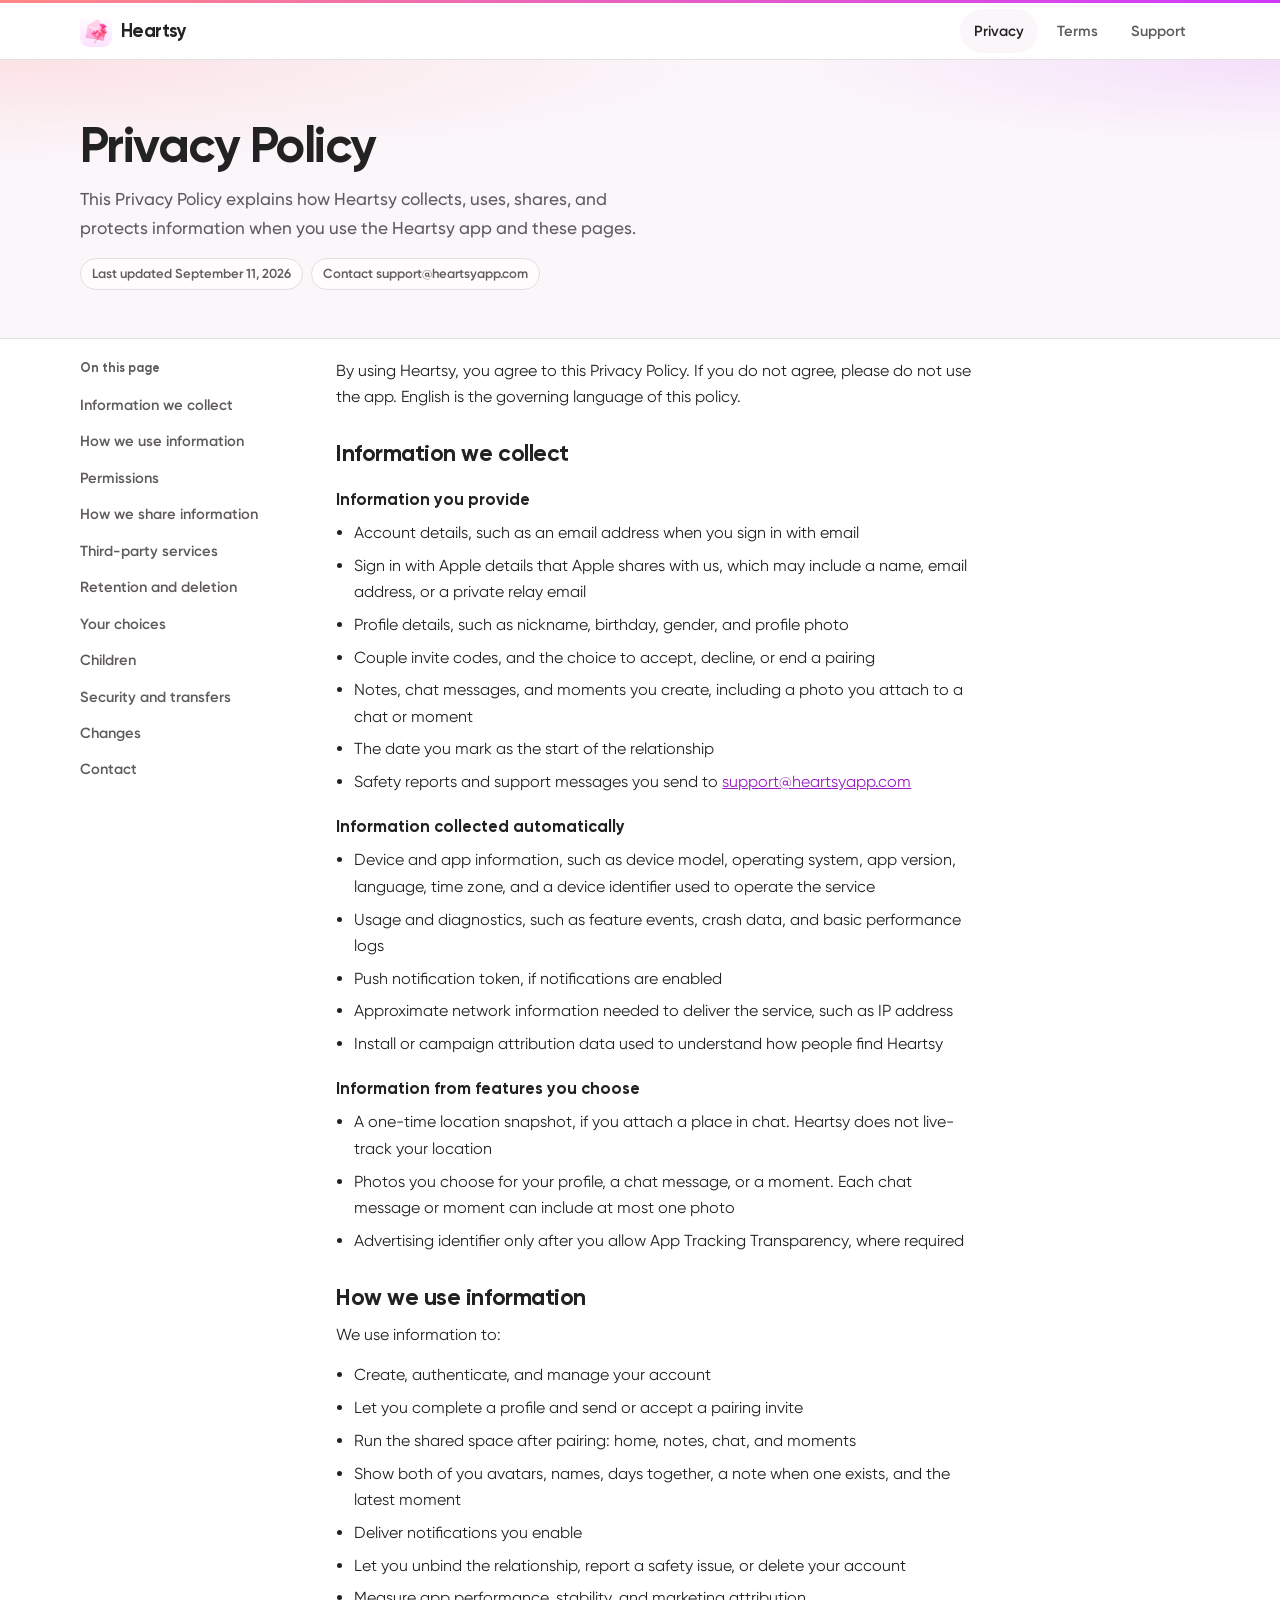
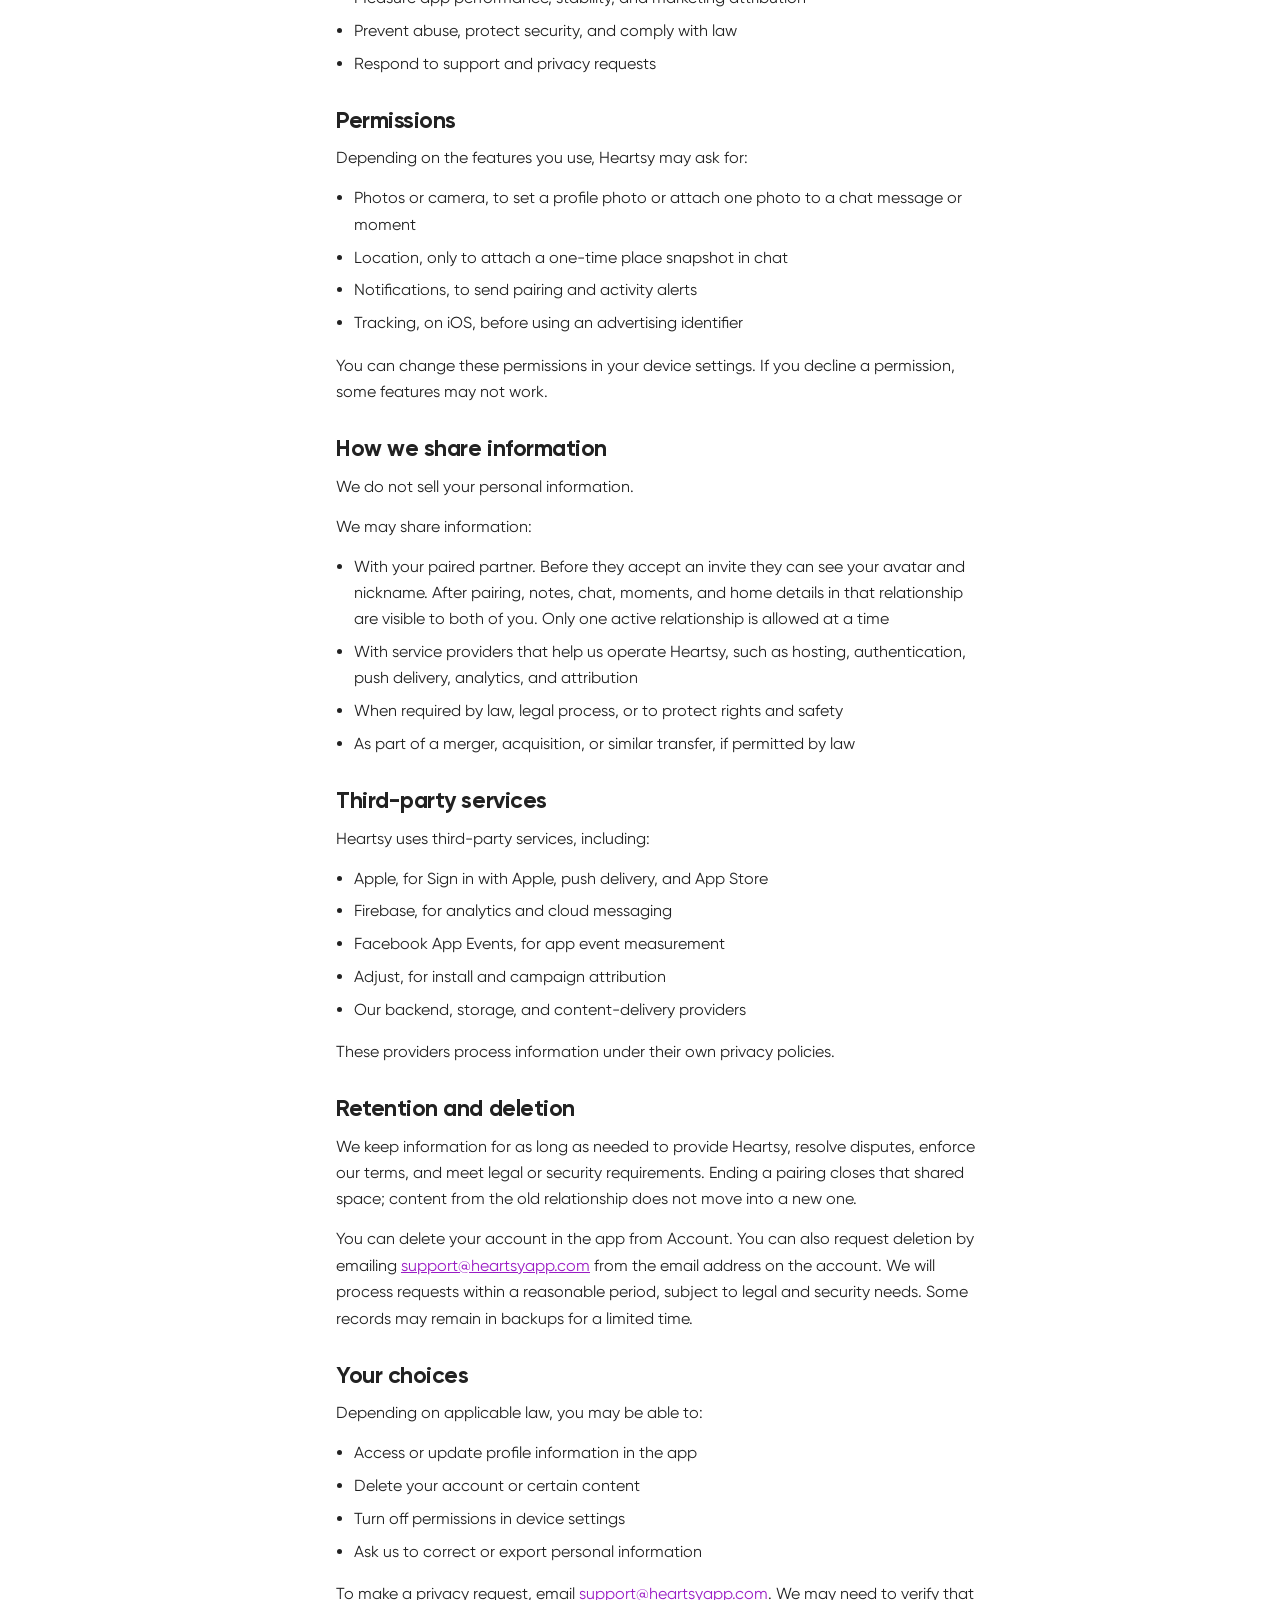
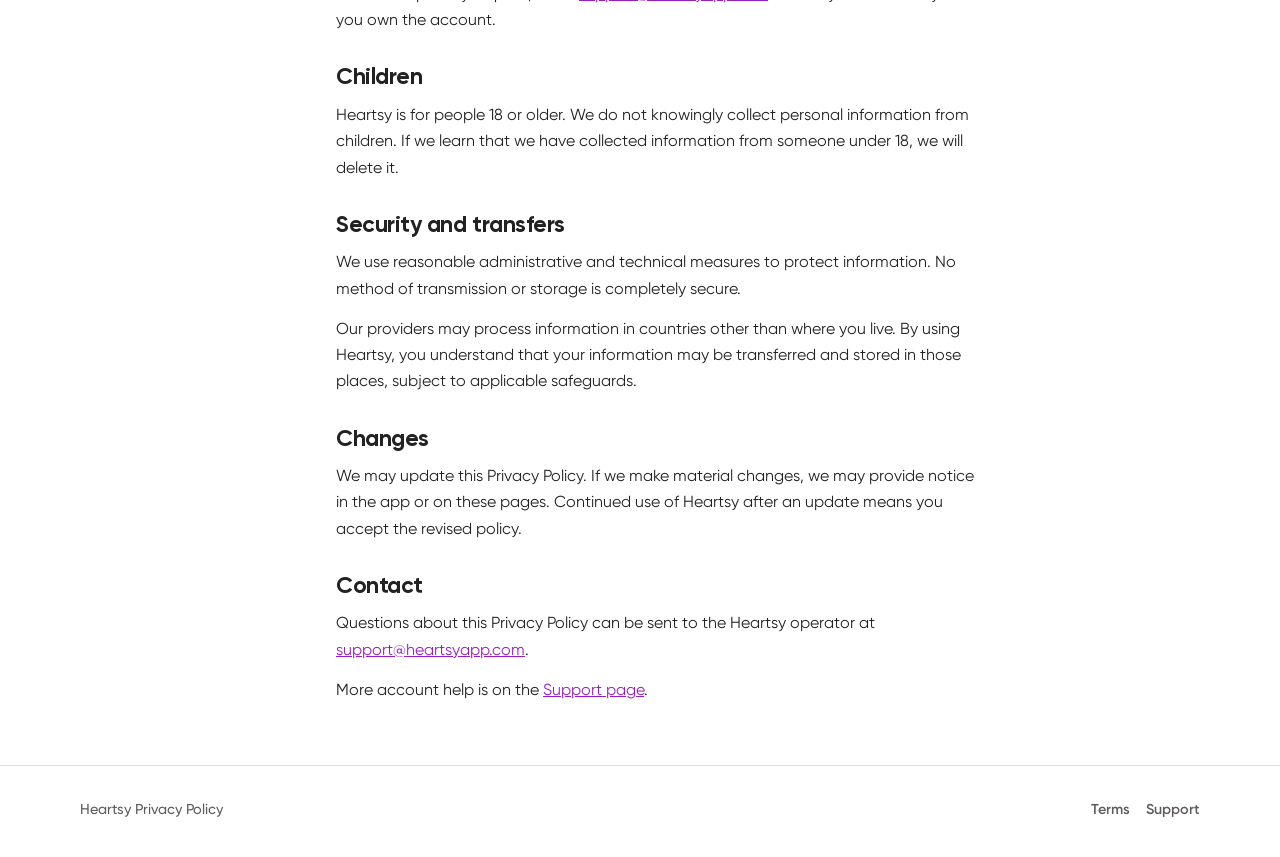
==== privacy.html @ 0c3a623a "Add Heartsy privacy, terms, and support pages. Static GitHub Pages site for App Store legal and supp" ====
<!DOCTYPE html>
<html lang="en">
  <head>
    <meta charset="utf-8" />
    <meta
      name="viewport"
      content="width=device-width, initial-scale=1, viewport-fit=cover"
    />
    <title>Heartsy Privacy Policy</title>
    <meta
      name="description"
      content="Privacy Policy for Heartsy, including the information we collect and how it is used."
    />
    <meta name="theme-color" content="#fbf6fa" />
    <link rel="icon" type="image/png" href="./assets/heartsy_app_mark.png" />
    <link rel="apple-touch-icon" href="./assets/heartsy_app_mark.png" />
    <link rel="stylesheet" href="./styles.css?v=2" />
  </head>
  <body>
    <a class="skip" href="#content">Skip to content</a>
    <div class="hairline" aria-hidden="true"></div>
    <header class="site-header">
      <div class="wrap header-inner">
        <a class="brand" href="./index.html">
          <img
            class="mark"
            src="./assets/heartsy_app_mark.png"
            width="32"
            height="32"
            alt=""
          />
          <span class="name">Heartsy</span>
        </a>
        <nav class="nav" aria-label="Legal">
          <a href="./privacy.html" aria-current="page">Privacy</a>
          <a href="./terms.html">Terms</a>
          <a href="./support.html">Support</a>
        </nav>
      </div>
    </header>

    <main id="content">
      <section class="hero">
        <div class="wrap">
          <h1>Privacy Policy</h1>
          <p>
            This Privacy Policy explains how Heartsy collects, uses, shares,
            and protects information when you use the Heartsy app and these
            pages.
          </p>
          <div class="meta">
            <span>Last updated September 11, 2026</span>
            <span>Contact support@heartsyapp.com</span>
          </div>
        </div>
      </section>

      <section class="wrap doc-page">
        <div class="doc">
          <details class="toc toc-mobile">
            <summary>On this page</summary>
            <a href="#collect">Information we collect</a>
            <a href="#use">How we use information</a>
            <a href="#permissions">Permissions</a>
            <a href="#share">How we share information</a>
            <a href="#partners">Third-party services</a>
            <a href="#retention">Retention and deletion</a>
            <a href="#rights">Your choices</a>
            <a href="#children">Children</a>
            <a href="#security">Security and transfers</a>
            <a href="#changes">Changes</a>
            <a href="#contact">Contact</a>
          </details>

          <aside class="toc toc-desktop" aria-label="On this page">
            <p>On this page</p>
            <a href="#collect">Information we collect</a>
            <a href="#use">How we use information</a>
            <a href="#permissions">Permissions</a>
            <a href="#share">How we share information</a>
            <a href="#partners">Third-party services</a>
            <a href="#retention">Retention and deletion</a>
            <a href="#rights">Your choices</a>
            <a href="#children">Children</a>
            <a href="#security">Security and transfers</a>
            <a href="#changes">Changes</a>
            <a href="#contact">Contact</a>
          </aside>

          <article class="prose">
            <p>
              By using Heartsy, you agree to this Privacy Policy. If you do
              not agree, please do not use the app. English is the governing
              language of this policy.
            </p>

            <h2 id="collect">Information we collect</h2>
            <h3>Information you provide</h3>
            <ul>
              <li>
                Account details, such as an email address when you sign in
                with email
              </li>
              <li>
                Sign in with Apple details that Apple shares with us, which
                may include a name, email address, or a private relay email
              </li>
              <li>
                Profile details, such as nickname, birthday, gender, and
                profile photo
              </li>
              <li>
                Couple invite codes, and the choice to accept, decline, or
                end a pairing
              </li>
              <li>
                Notes, chat messages, and moments you create, including a
                photo you attach to a chat or moment
              </li>
              <li>
                The date you mark as the start of the relationship
              </li>
              <li>
                Safety reports and support messages you send to
                <a href="mailto:support@heartsyapp.com">support@heartsyapp.com</a>
              </li>
            </ul>

            <h3>Information collected automatically</h3>
            <ul>
              <li>
                Device and app information, such as device model, operating
                system, app version, language, time zone, and a device
                identifier used to operate the service
              </li>
              <li>
                Usage and diagnostics, such as feature events, crash data,
                and basic performance logs
              </li>
              <li>Push notification token, if notifications are enabled</li>
              <li>
                Approximate network information needed to deliver the service,
                such as IP address
              </li>
              <li>
                Install or campaign attribution data used to understand how
                people find Heartsy
              </li>
            </ul>

            <h3>Information from features you choose</h3>
            <ul>
              <li>
                A one-time location snapshot, if you attach a place in chat.
                Heartsy does not live-track your location
              </li>
              <li>
                Photos you choose for your profile, a chat message, or a
                moment. Each chat message or moment can include at most one
                photo
              </li>
              <li>
                Advertising identifier only after you allow App Tracking
                Transparency, where required
              </li>
            </ul>

            <h2 id="use">How we use information</h2>
            <p>We use information to:</p>
            <ul>
              <li>Create, authenticate, and manage your account</li>
              <li>Let you complete a profile and send or accept a pairing invite</li>
              <li>
                Run the shared space after pairing: home, notes, chat, and
                moments
              </li>
              <li>
                Show both of you avatars, names, days together, a note when
                one exists, and the latest moment
              </li>
              <li>Deliver notifications you enable</li>
              <li>
                Let you unbind the relationship, report a safety issue, or
                delete your account
              </li>
              <li>Measure app performance, stability, and marketing attribution</li>
              <li>Prevent abuse, protect security, and comply with law</li>
              <li>Respond to support and privacy requests</li>
            </ul>

            <h2 id="permissions">Permissions</h2>
            <p>Depending on the features you use, Heartsy may ask for:</p>
            <ul>
              <li>
                Photos or camera, to set a profile photo or attach one photo
                to a chat message or moment
              </li>
              <li>
                Location, only to attach a one-time place snapshot in chat
              </li>
              <li>Notifications, to send pairing and activity alerts</li>
              <li>Tracking, on iOS, before using an advertising identifier</li>
            </ul>
            <p>
              You can change these permissions in your device settings. If you
              decline a permission, some features may not work.
            </p>

            <h2 id="share">How we share information</h2>
            <p>We do not sell your personal information.</p>
            <p>We may share information:</p>
            <ul>
              <li>
                With your paired partner. Before they accept an invite they
                can see your avatar and nickname. After pairing, notes, chat,
                moments, and home details in that relationship are visible to
                both of you. Only one active relationship is allowed at a
                time
              </li>
              <li>
                With service providers that help us operate Heartsy, such as
                hosting, authentication, push delivery, analytics, and
                attribution
              </li>
              <li>
                When required by law, legal process, or to protect rights and
                safety
              </li>
              <li>
                As part of a merger, acquisition, or similar transfer, if
                permitted by law
              </li>
            </ul>

            <h2 id="partners">Third-party services</h2>
            <p>Heartsy uses third-party services, including:</p>
            <ul>
              <li>Apple, for Sign in with Apple, push delivery, and App Store</li>
              <li>Firebase, for analytics and cloud messaging</li>
              <li>Facebook App Events, for app event measurement</li>
              <li>Adjust, for install and campaign attribution</li>
              <li>Our backend, storage, and content-delivery providers</li>
            </ul>
            <p>
              These providers process information under their own privacy
              policies.
            </p>

            <h2 id="retention">Retention and deletion</h2>
            <p>
              We keep information for as long as needed to provide Heartsy,
              resolve disputes, enforce our terms, and meet legal or security
              requirements. Ending a pairing closes that shared space; content
              from the old relationship does not move into a new one.
            </p>
            <p>
              You can delete your account in the app from Account. You can
              also request deletion by emailing
              <a href="mailto:support@heartsyapp.com">support@heartsyapp.com</a>
              from the email address on the account. We will process requests
              within a reasonable period, subject to legal and security needs.
              Some records may remain in backups for a limited time.
            </p>

            <h2 id="rights">Your choices</h2>
            <p>Depending on applicable law, you may be able to:</p>
            <ul>
              <li>Access or update profile information in the app</li>
              <li>Delete your account or certain content</li>
              <li>Turn off permissions in device settings</li>
              <li>Ask us to correct or export personal information</li>
            </ul>
            <p>
              To make a privacy request, email
              <a href="mailto:support@heartsyapp.com">support@heartsyapp.com</a>.
              We may need to verify that you own the account.
            </p>

            <h2 id="children">Children</h2>
            <p>
              Heartsy is for people 18 or older. We do not knowingly collect
              personal information from children. If we learn that we have
              collected information from someone under 18, we will delete it.
            </p>

            <h2 id="security">Security and transfers</h2>
            <p>
              We use reasonable administrative and technical measures to
              protect information. No method of transmission or storage is
              completely secure.
            </p>
            <p>
              Our providers may process information in countries other than
              where you live. By using Heartsy, you understand that your
              information may be transferred and stored in those places,
              subject to applicable safeguards.
            </p>

            <h2 id="changes">Changes</h2>
            <p>
              We may update this Privacy Policy. If we make material changes,
              we may provide notice in the app or on these pages. Continued
              use of Heartsy after an update means you accept the revised
              policy.
            </p>

            <h2 id="contact">Contact</h2>
            <p>
              Questions about this Privacy Policy can be sent to the Heartsy
              operator at
              <a href="mailto:support@heartsyapp.com">support@heartsyapp.com</a>.
            </p>
            <p>
              More account help is on the
              <a href="./support.html">Support page</a>.
            </p>
          </article>
        </div>
      </section>
    </main>

    <footer class="site-footer">
      <div class="wrap footer-inner">
        <p>Heartsy Privacy Policy</p>
        <div class="footer-links">
          <a href="./terms.html">Terms</a>
          <a href="./support.html">Support</a>
        </div>
      </div>
    </footer>
  </body>
</html>
---- styles.css ----
@font-face {
  font-family: Gilroy;
  src: url("./assets/fonts/gilroy_regular.otf") format("opentype");
  font-weight: 400;
  font-style: normal;
  font-display: swap;
}

@font-face {
  font-family: Gilroy;
  src: url("./assets/fonts/gilroy_medium.otf") format("opentype");
  font-weight: 500;
  font-style: normal;
  font-display: swap;
}

@font-face {
  font-family: Gilroy;
  src: url("./assets/fonts/gilroy_semibold.otf") format("opentype");
  font-weight: 600;
  font-style: normal;
  font-display: swap;
}

@font-face {
  font-family: Gilroy;
  src: url("./assets/fonts/gilroy_bold.ttf") format("truetype");
  font-weight: 700;
  font-style: normal;
  font-display: swap;
}

:root {
  --paper: #ffffff;
  --blush: #fbf6fa;
  --ink: #222222;
  --hush: #5f5a5d;
  --line: #e0e0e0;
  --coral: #ff8886;
  --orchid: #ce38ff;
  --gradient: linear-gradient(135deg, #ff8886 0%, #ce38ff 100%);
  --radius: 18px;
  --wrap: 1120px;
  --read: 40rem;
  --header: 3.5rem;
  --space: clamp(1rem, 4.2vw, 1.75rem);
  --safe-top: env(safe-area-inset-top, 0px);
  --safe-right: env(safe-area-inset-right, 0px);
  --safe-bottom: env(safe-area-inset-bottom, 0px);
  --safe-left: env(safe-area-inset-left, 0px);
}

*,
*::before,
*::after {
  box-sizing: border-box;
}

html {
  scroll-behavior: smooth;
  scroll-padding-top: calc(var(--header) + var(--safe-top) + 0.75rem);
  -webkit-text-size-adjust: 100%;
  text-size-adjust: 100%;
}

html,
body {
  margin: 0;
  min-height: 100%;
}

body {
  font-family: Gilroy, "Segoe UI", system-ui, sans-serif;
  color: var(--ink);
  background: var(--paper);
  line-height: 1.65;
  overflow-x: hidden;
}

img {
  max-width: 100%;
  height: auto;
}

a {
  color: #9a1cc4;
}

a:hover {
  color: #ce38ff;
}

:focus-visible {
  outline: 2px solid var(--orchid);
  outline-offset: 3px;
}

.skip {
  position: absolute;
  left: 0.75rem;
  top: 0.75rem;
  z-index: 20;
  padding: 0.55rem 0.8rem;
  background: var(--ink);
  color: #fff;
  text-decoration: none;
  border-radius: 999px;
  transform: translateY(-200%);
}

.skip:focus {
  transform: none;
  color: #fff;
}

.wrap {
  width: min(100% - (var(--space) * 2), var(--wrap));
  margin-inline: auto;
  padding-left: var(--safe-left);
  padding-right: var(--safe-right);
}

.hairline {
  height: 3px;
  background: var(--gradient);
}

.site-header {
  position: sticky;
  top: 0;
  z-index: 10;
  background: rgba(255, 255, 255, 0.92);
  backdrop-filter: blur(14px);
  border-bottom: 1px solid var(--line);
  padding-top: var(--safe-top);
}

.header-inner {
  display: flex;
  flex-wrap: wrap;
  align-items: center;
  justify-content: space-between;
  gap: 0.35rem 1rem;
  min-height: var(--header);
  padding-block: 0.35rem;
}

.brand {
  display: inline-flex;
  align-items: center;
  gap: 0.55rem;
  min-height: 44px;
  text-decoration: none;
  color: var(--ink);
}

.brand .mark {
  width: 32px;
  height: 32px;
  border-radius: 9px;
  object-fit: cover;
  flex: 0 0 auto;
}

.brand .name {
  font-weight: 700;
  font-size: 1.15rem;
  letter-spacing: -0.03em;
  color: var(--ink);
}

.nav {
  display: flex;
  flex: 1 1 16rem;
  align-items: center;
  justify-content: stretch;
  gap: 0.2rem;
}

.nav a {
  flex: 1 1 0;
  display: inline-flex;
  align-items: center;
  justify-content: center;
  min-height: 44px;
  padding: 0.4rem 0.45rem;
  border-radius: 999px;
  text-decoration: none;
  color: var(--hush);
  font-size: 0.92rem;
  font-weight: 600;
}

.nav a[aria-current="page"],
.nav a:hover {
  color: var(--ink);
  background: var(--blush);
}

.hero {
  background:
    radial-gradient(120% 80% at 0% 0%, rgba(255, 136, 134, 0.18), transparent 46%),
    radial-gradient(90% 70% at 100% 0%, rgba(206, 56, 255, 0.12), transparent 42%),
    var(--blush);
  padding: clamp(1.5rem, 5vw, 3.5rem) 0 clamp(1.75rem, 4vw, 3rem);
  border-bottom: 1px solid var(--line);
}

.hero h1 {
  margin: 0 0 0.7rem;
  font-size: clamp(1.85rem, 7.2vw, 3.15rem);
  line-height: 1.15;
  letter-spacing: -0.03em;
  font-weight: 700;
  max-width: 12em;
}

.hero p {
  margin: 0;
  max-width: 36rem;
  color: var(--hush);
  font-size: clamp(0.98rem, 3.4vw, 1.08rem);
  font-weight: 500;
}

.meta {
  display: flex;
  flex-wrap: wrap;
  gap: 0.45rem;
  margin-top: 1rem;
}

.meta span {
  display: inline-flex;
  align-items: center;
  min-height: 2rem;
  padding: 0.2rem 0.7rem;
  border: 1px solid var(--line);
  border-radius: 999px;
  background: rgba(255, 255, 255, 0.7);
  color: var(--hush);
  font-size: 0.82rem;
  font-weight: 600;
}

.letters {
  list-style: none;
  margin: 1.25rem 0 0;
  padding: 0;
  background: var(--paper);
  border: 1px solid var(--line);
  border-radius: var(--radius);
  overflow: hidden;
}

.letters a {
  display: grid;
  grid-template-columns: minmax(0, 1fr) auto;
  gap: 0.15rem 0.8rem;
  padding: 1rem 1rem;
  min-height: 4.75rem;
  text-decoration: none;
  color: inherit;
  border-top: 1px solid var(--line);
}

.letters li:first-child a {
  border-top: 0;
}

.letters .kicker {
  grid-column: 1;
  color: var(--hush);
  font-size: 0.8rem;
  font-weight: 600;
}

.letters strong {
  grid-column: 1;
  font-size: 1.12rem;
  letter-spacing: -0.02em;
}

.letters .go {
  grid-column: 2;
  grid-row: 1 / span 2;
  align-self: center;
  width: 1.75rem;
  height: 1.75rem;
  border-radius: 999px;
  background: var(--gradient);
  color: #fff;
  display: grid;
  place-items: center;
  font-size: 0.95rem;
  line-height: 1;
}

.doc-page {
  padding: 1.15rem 0 3rem;
}

.doc {
  display: grid;
  grid-template-columns: minmax(0, 1fr);
  gap: 1rem;
}

.toc-desktop {
  display: none;
}

.toc-mobile {
  border: 1px solid var(--line);
  border-radius: 14px;
  background: var(--blush);
  padding: 0.15rem 0.85rem;
}

.toc-mobile > summary {
  display: flex;
  align-items: center;
  justify-content: space-between;
  min-height: 48px;
  cursor: pointer;
  font-weight: 700;
  list-style: none;
}

.toc-mobile > summary::-webkit-details-marker {
  display: none;
}

.toc-mobile > summary::after {
  content: "";
  width: 0.45rem;
  height: 0.45rem;
  border-right: 2px solid var(--ink);
  border-bottom: 2px solid var(--ink);
  transform: rotate(45deg);
  margin-top: -0.2rem;
}

.toc-mobile[open] > summary::after {
  transform: rotate(225deg);
  margin-top: 0.2rem;
}

.toc a {
  display: block;
  padding: 0.55rem 0;
  color: var(--hush);
  text-decoration: none;
  font-weight: 600;
  font-size: 0.92rem;
  border-top: 1px solid rgba(224, 224, 224, 0.8);
}

.toc a:hover {
  color: var(--ink);
}

.prose {
  min-width: 0;
  max-width: var(--read);
}

.prose h2 {
  margin: 1.8rem 0 0.65rem;
  font-size: clamp(1.15rem, 4.4vw, 1.45rem);
  line-height: 1.25;
  letter-spacing: -0.02em;
}

.prose h2:first-child {
  margin-top: 0.2rem;
}

.prose h3 {
  margin: 1.15rem 0 0.4rem;
  font-size: 1.02rem;
}

.prose p,
.prose li {
  font-size: 1rem;
  overflow-wrap: anywhere;
}

.prose p {
  margin: 0 0 0.85rem;
}

.prose ul,
.prose ol {
  margin: 0 0 1rem;
  padding-left: 1.15rem;
}

.prose li + li {
  margin-top: 0.4rem;
}

.prose strong {
  font-weight: 700;
}

.note {
  margin: 0 0 1rem;
  padding: 0.9rem 1rem;
  background: var(--blush);
  border-radius: 14px;
  color: var(--ink);
}

.mail {
  display: flex;
  flex-direction: column;
  gap: 0.45rem;
  margin: 0 0 1.25rem;
  padding: 1rem;
  border: 1px solid var(--line);
  border-radius: 16px;
  background: var(--paper);
}

.mail span {
  color: var(--hush);
  font-size: 0.88rem;
  font-weight: 600;
}

.mail a {
  display: inline-flex;
  align-items: center;
  justify-content: center;
  min-height: 48px;
  padding: 0.65rem 0.9rem;
  border-radius: 999px;
  background: var(--gradient);
  color: #fff;
  text-decoration: none;
  font-weight: 700;
  font-size: clamp(0.95rem, 3.8vw, 1.05rem);
  overflow-wrap: anywhere;
  text-align: center;
}

.mail a:hover {
  color: #fff;
}

.site-footer {
  border-top: 1px solid var(--line);
  padding: 1.1rem 0 calc(1.3rem + var(--safe-bottom));
  color: var(--hush);
  font-size: 0.9rem;
  font-weight: 500;
}

.footer-inner {
  display: flex;
  flex-wrap: wrap;
  gap: 0.5rem 1rem;
  justify-content: space-between;
  align-items: center;
}

.footer-links {
  display: flex;
  flex-wrap: wrap;
  gap: 0.75rem 1rem;
}

.footer-links a {
  min-height: 44px;
  display: inline-flex;
  align-items: center;
  text-decoration: none;
  color: var(--hush);
  font-weight: 600;
}

.footer-links a:hover {
  color: var(--ink);
}

@media (min-width: 720px) {
  .nav {
    flex: 0 0 auto;
    justify-content: flex-end;
    gap: 0.25rem;
  }

  .nav a {
    flex: 0 0 auto;
    padding-inline: 0.9rem;
  }

  .hero h1 {
    max-width: 18ch;
  }

  .letters {
    display: grid;
    grid-template-columns: 1fr 1fr;
  }

  .letters li:nth-child(2) a {
    border-top: 0;
    border-left: 1px solid var(--line);
  }

  .letters li:nth-child(n + 3) a {
    grid-column: 1 / -1;
  }
}

@media (min-width: 960px) {
  .doc {
    grid-template-columns: 13.5rem minmax(0, 1fr);
    gap: 2.5rem;
    align-items: start;
  }

  .toc-mobile {
    display: none;
  }

  .toc-desktop {
    display: block;
    position: sticky;
    top: calc(var(--header) + var(--safe-top) + 1rem);
    padding-right: 0.5rem;
  }

  .toc-desktop p {
    margin: 0 0 0.55rem;
    font-size: 0.78rem;
    font-weight: 700;
    color: var(--hush);
  }

  .toc-desktop a {
    border-top: 0;
    padding: 0.38rem 0;
  }
}

@media (prefers-reduced-motion: reduce) {
  html {
    scroll-behavior: auto;
  }
}
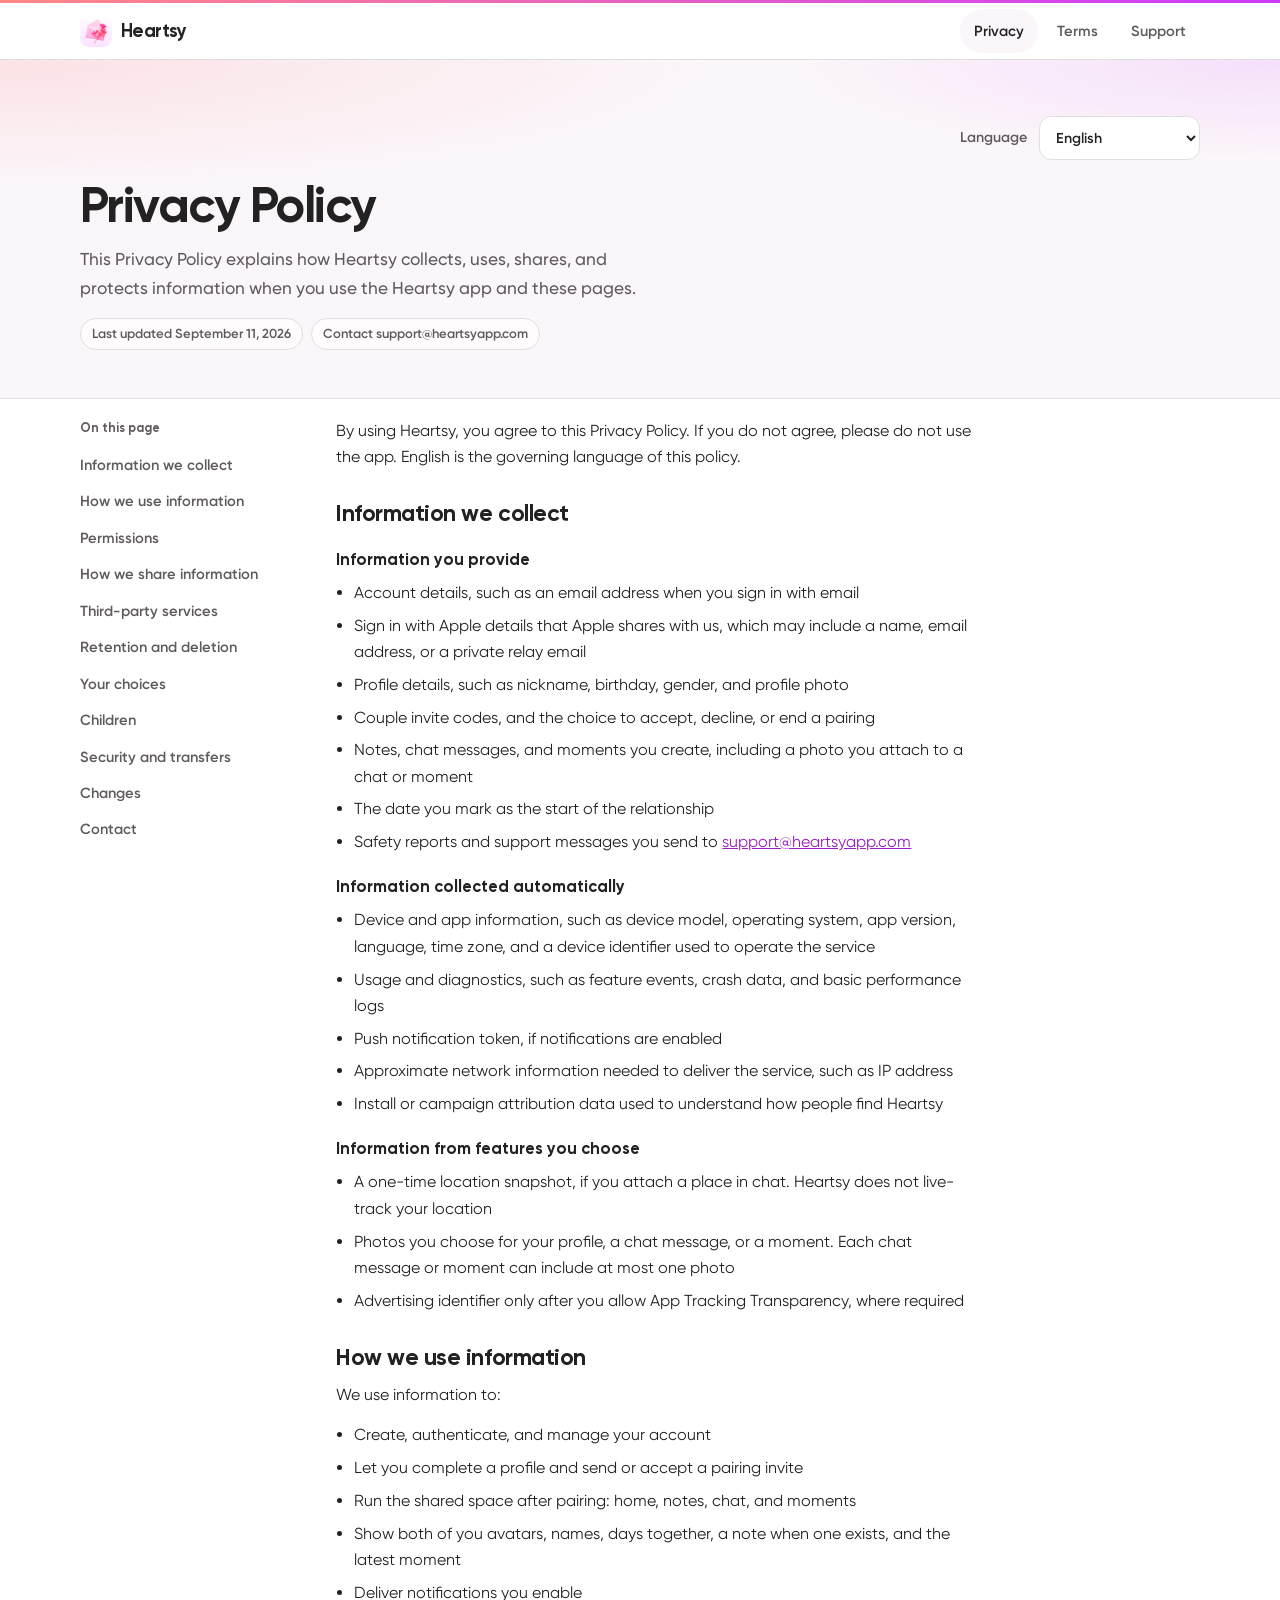
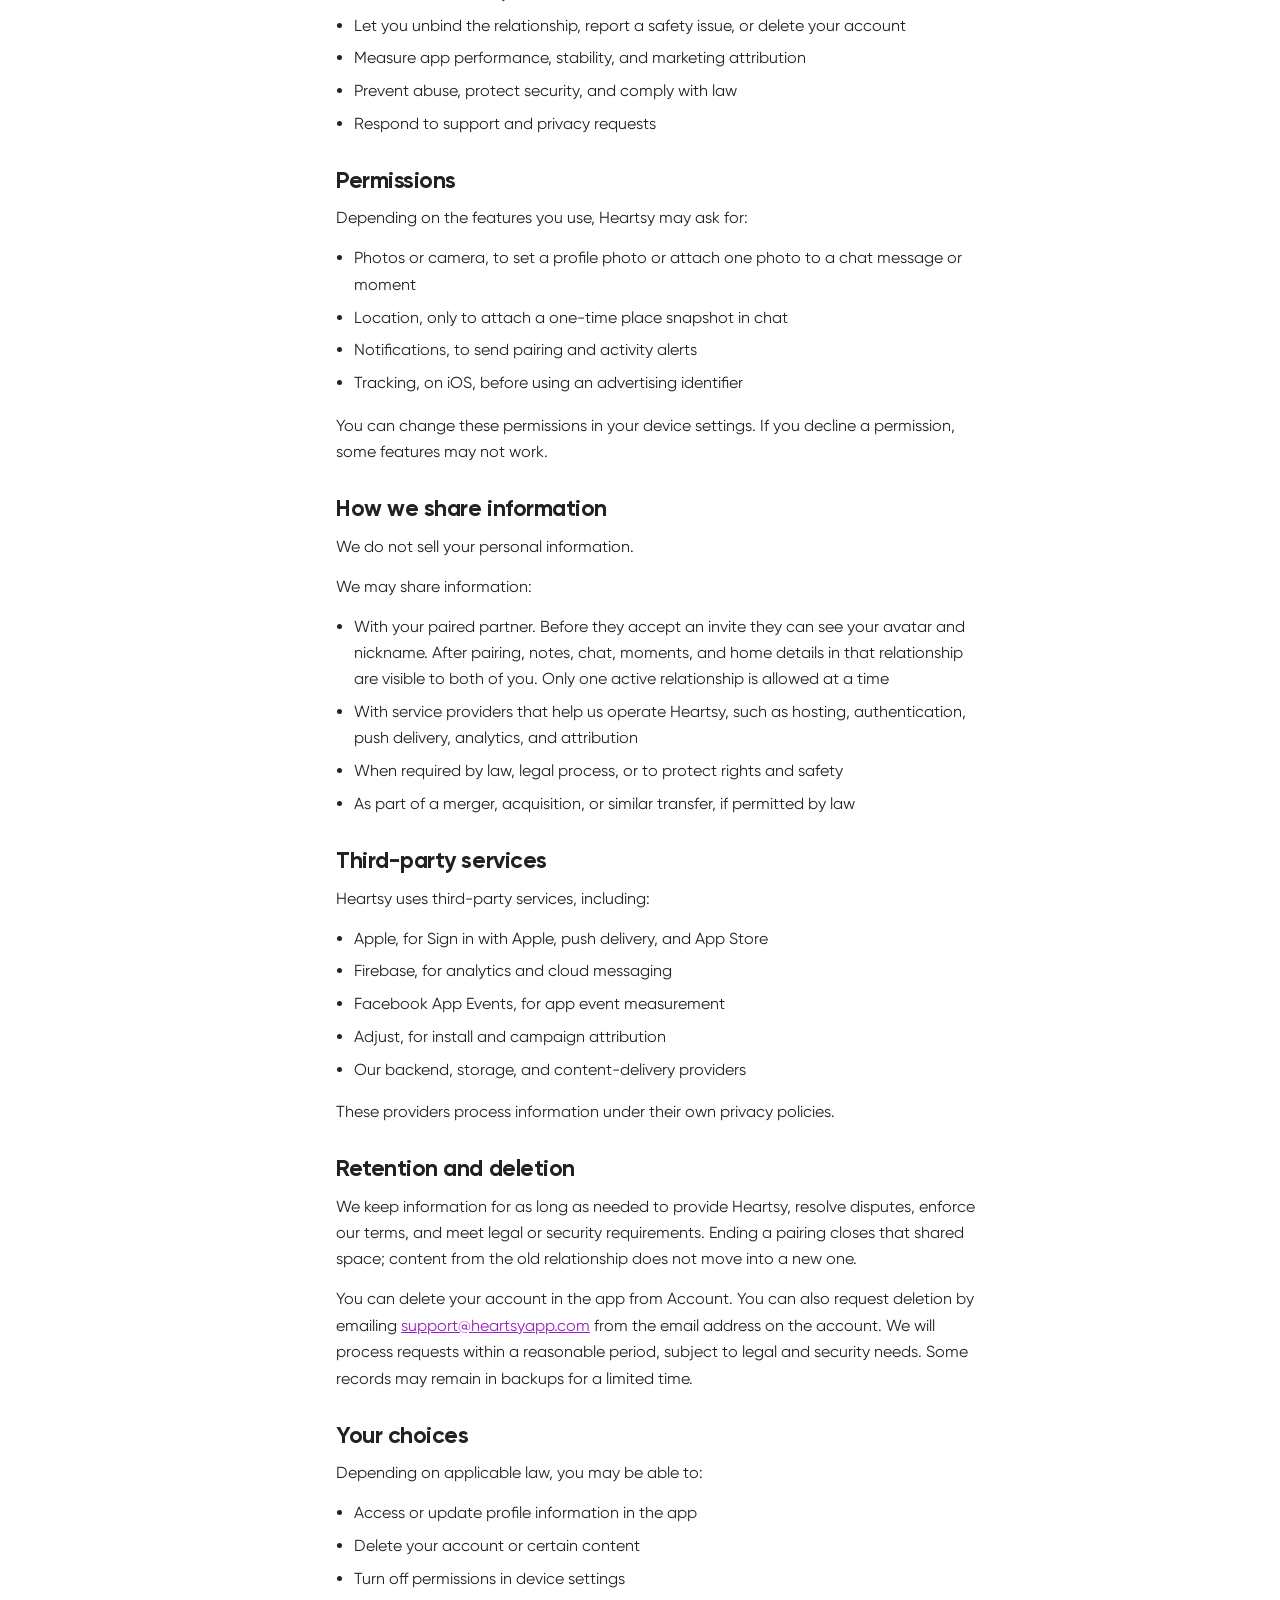
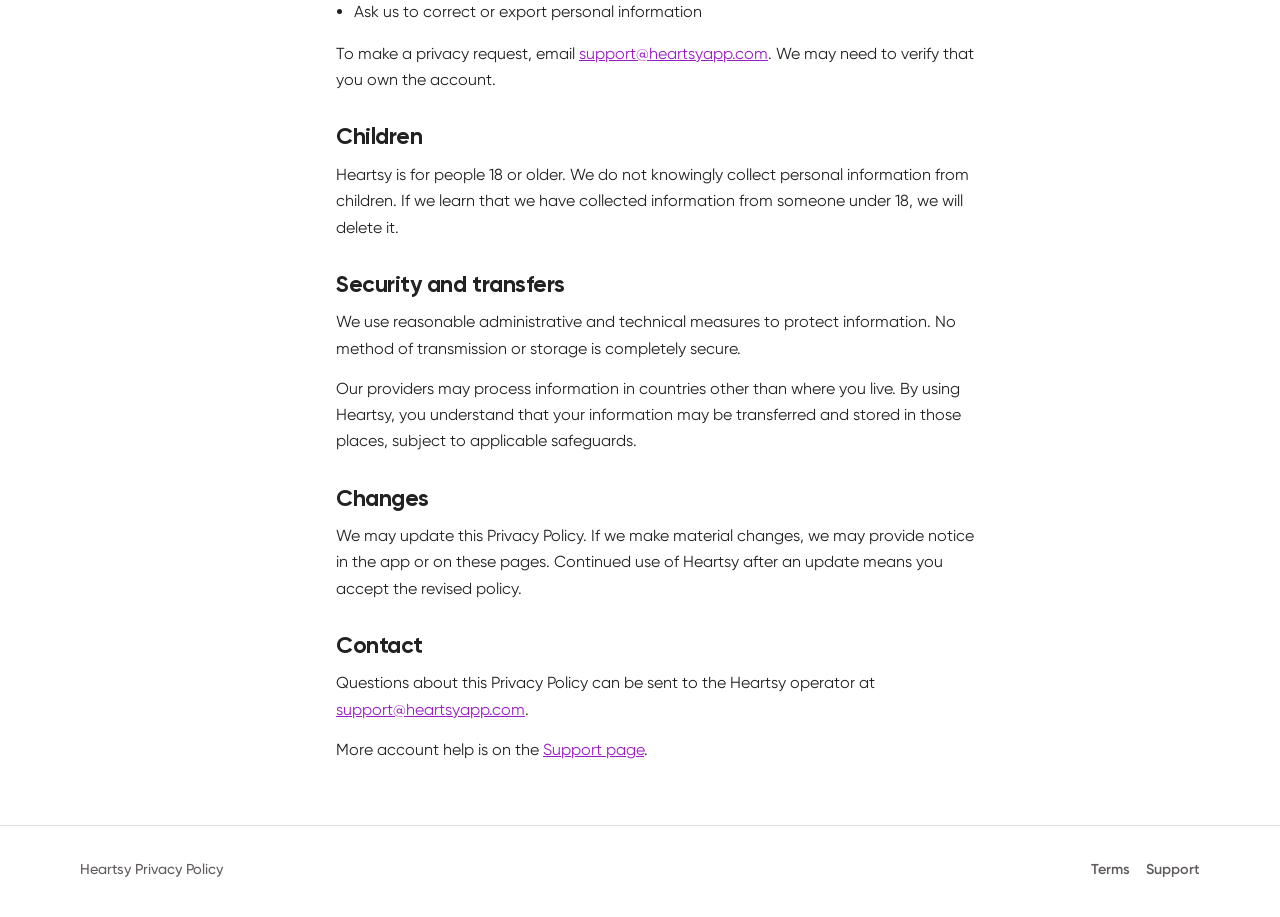
==== commit 546ede12: "feat: 协议支持五语言切换并隐藏手机端顶部栏" ====
--- a/privacy.html
+++ b/privacy.html
@@ -1,5 +1,5 @@
 <!DOCTYPE html>
-<html lang="en">
+<html lang="en" data-legal-page="privacy" class="privacy-page">
   <head>
     <meta charset="utf-8" />
     <meta
@@ -14,10 +14,11 @@
     <meta name="theme-color" content="#fbf6fa" />
     <link rel="icon" type="image/png" href="./assets/heartsy_app_mark.png" />
     <link rel="apple-touch-icon" href="./assets/heartsy_app_mark.png" />
-    <link rel="stylesheet" href="./styles.css?v=2" />
+    <link rel="stylesheet" href="./styles.css?v=5" />
+    <script src="./legal-language.js?v=1" defer></script>
   </head>
   <body>
-    <a class="skip" href="#content">Skip to content</a>
+    <a class="skip" href="#content" data-i18n="m0">Skip to content</a>
     <div class="hairline" aria-hidden="true"></div>
     <header class="site-header">
       <div class="wrap header-inner">
@@ -32,9 +33,9 @@
           <span class="name">Heartsy</span>
         </a>
         <nav class="nav" aria-label="Legal">
-          <a href="./privacy.html" aria-current="page">Privacy</a>
-          <a href="./terms.html">Terms</a>
-          <a href="./support.html">Support</a>
+          <a href="./privacy.html" aria-current="page" data-i18n="m1">Privacy</a>
+          <a href="./terms.html" data-i18n="m2">Terms</a>
+          <a href="./support.html" data-i18n="m3">Support</a>
         </nav>
       </div>
     </header>
@@ -42,15 +43,25 @@
     <main id="content">
       <section class="hero">
         <div class="wrap">
-          <h1>Privacy Policy</h1>
-          <p>
+          <div class="language-control" hidden>
+            <label for="legal-language">Language</label>
+            <select id="legal-language" name="lang">
+              <option value="en" lang="en">English</option>
+              <option value="de" lang="de">Deutsch</option>
+              <option value="es" lang="es">Español</option>
+              <option value="fr" lang="fr">Français</option>
+              <option value="pt-BR" lang="pt-BR">Português (Brasil)</option>
+            </select>
+          </div>
+          <h1 data-i18n="m4">Privacy Policy</h1>
+          <p data-i18n="m5">
             This Privacy Policy explains how Heartsy collects, uses, shares,
             and protects information when you use the Heartsy app and these
             pages.
           </p>
           <div class="meta">
-            <span>Last updated September 11, 2026</span>
-            <span>Contact support@heartsyapp.com</span>
+            <span data-i18n="m6">Last updated September 11, 2026</span>
+            <span data-i18n="m7">Contact support@heartsyapp.com</span>
           </div>
         </div>
       </section>
@@ -58,202 +69,202 @@
       <section class="wrap doc-page">
         <div class="doc">
           <details class="toc toc-mobile">
-            <summary>On this page</summary>
-            <a href="#collect">Information we collect</a>
-            <a href="#use">How we use information</a>
-            <a href="#permissions">Permissions</a>
-            <a href="#share">How we share information</a>
-            <a href="#partners">Third-party services</a>
-            <a href="#retention">Retention and deletion</a>
-            <a href="#rights">Your choices</a>
-            <a href="#children">Children</a>
-            <a href="#security">Security and transfers</a>
-            <a href="#changes">Changes</a>
-            <a href="#contact">Contact</a>
+            <summary data-i18n="m8">On this page</summary>
+            <a href="#collect" data-i18n="m9">Information we collect</a>
+            <a href="#use" data-i18n="m10">How we use information</a>
+            <a href="#permissions" data-i18n="m11">Permissions</a>
+            <a href="#share" data-i18n="m12">How we share information</a>
+            <a href="#partners" data-i18n="m13">Third-party services</a>
+            <a href="#retention" data-i18n="m14">Retention and deletion</a>
+            <a href="#rights" data-i18n="m15">Your choices</a>
+            <a href="#children" data-i18n="m16">Children</a>
+            <a href="#security" data-i18n="m17">Security and transfers</a>
+            <a href="#changes" data-i18n="m18">Changes</a>
+            <a href="#contact" data-i18n="m19">Contact</a>
           </details>
 
           <aside class="toc toc-desktop" aria-label="On this page">
-            <p>On this page</p>
-            <a href="#collect">Information we collect</a>
-            <a href="#use">How we use information</a>
-            <a href="#permissions">Permissions</a>
-            <a href="#share">How we share information</a>
-            <a href="#partners">Third-party services</a>
-            <a href="#retention">Retention and deletion</a>
-            <a href="#rights">Your choices</a>
-            <a href="#children">Children</a>
-            <a href="#security">Security and transfers</a>
-            <a href="#changes">Changes</a>
-            <a href="#contact">Contact</a>
+            <p data-i18n="m8">On this page</p>
+            <a href="#collect" data-i18n="m9">Information we collect</a>
+            <a href="#use" data-i18n="m10">How we use information</a>
+            <a href="#permissions" data-i18n="m11">Permissions</a>
+            <a href="#share" data-i18n="m12">How we share information</a>
+            <a href="#partners" data-i18n="m13">Third-party services</a>
+            <a href="#retention" data-i18n="m14">Retention and deletion</a>
+            <a href="#rights" data-i18n="m15">Your choices</a>
+            <a href="#children" data-i18n="m16">Children</a>
+            <a href="#security" data-i18n="m17">Security and transfers</a>
+            <a href="#changes" data-i18n="m18">Changes</a>
+            <a href="#contact" data-i18n="m19">Contact</a>
           </aside>
 
           <article class="prose">
-            <p>
+            <p data-i18n="m20">
               By using Heartsy, you agree to this Privacy Policy. If you do
               not agree, please do not use the app. English is the governing
               language of this policy.
             </p>
 
-            <h2 id="collect">Information we collect</h2>
-            <h3>Information you provide</h3>
-            <ul>
-              <li>
+            <h2 id="collect" data-i18n="m9">Information we collect</h2>
+            <h3 data-i18n="m21">Information you provide</h3>
+            <ul>
+              <li data-i18n="m22">
                 Account details, such as an email address when you sign in
                 with email
               </li>
-              <li>
+              <li data-i18n="m23">
                 Sign in with Apple details that Apple shares with us, which
                 may include a name, email address, or a private relay email
               </li>
-              <li>
+              <li data-i18n="m24">
                 Profile details, such as nickname, birthday, gender, and
                 profile photo
               </li>
-              <li>
+              <li data-i18n="m25">
                 Couple invite codes, and the choice to accept, decline, or
                 end a pairing
               </li>
-              <li>
+              <li data-i18n="m26">
                 Notes, chat messages, and moments you create, including a
                 photo you attach to a chat or moment
               </li>
-              <li>
+              <li data-i18n="m27">
                 The date you mark as the start of the relationship
               </li>
-              <li>
+              <li data-i18n="m28">
                 Safety reports and support messages you send to
                 <a href="mailto:support@heartsyapp.com">support@heartsyapp.com</a>
               </li>
             </ul>
 
-            <h3>Information collected automatically</h3>
-            <ul>
-              <li>
+            <h3 data-i18n="m29">Information collected automatically</h3>
+            <ul>
+              <li data-i18n="m30">
                 Device and app information, such as device model, operating
                 system, app version, language, time zone, and a device
                 identifier used to operate the service
               </li>
-              <li>
+              <li data-i18n="m31">
                 Usage and diagnostics, such as feature events, crash data,
                 and basic performance logs
               </li>
-              <li>Push notification token, if notifications are enabled</li>
-              <li>
+              <li data-i18n="m32">Push notification token, if notifications are enabled</li>
+              <li data-i18n="m33">
                 Approximate network information needed to deliver the service,
                 such as IP address
               </li>
-              <li>
+              <li data-i18n="m34">
                 Install or campaign attribution data used to understand how
                 people find Heartsy
               </li>
             </ul>
 
-            <h3>Information from features you choose</h3>
-            <ul>
-              <li>
+            <h3 data-i18n="m35">Information from features you choose</h3>
+            <ul>
+              <li data-i18n="m36">
                 A one-time location snapshot, if you attach a place in chat.
                 Heartsy does not live-track your location
               </li>
-              <li>
+              <li data-i18n="m37">
                 Photos you choose for your profile, a chat message, or a
                 moment. Each chat message or moment can include at most one
                 photo
               </li>
-              <li>
+              <li data-i18n="m38">
                 Advertising identifier only after you allow App Tracking
                 Transparency, where required
               </li>
             </ul>
 
-            <h2 id="use">How we use information</h2>
-            <p>We use information to:</p>
-            <ul>
-              <li>Create, authenticate, and manage your account</li>
-              <li>Let you complete a profile and send or accept a pairing invite</li>
-              <li>
+            <h2 id="use" data-i18n="m10">How we use information</h2>
+            <p data-i18n="m39">We use information to:</p>
+            <ul>
+              <li data-i18n="m40">Create, authenticate, and manage your account</li>
+              <li data-i18n="m41">Let you complete a profile and send or accept a pairing invite</li>
+              <li data-i18n="m42">
                 Run the shared space after pairing: home, notes, chat, and
                 moments
               </li>
-              <li>
+              <li data-i18n="m43">
                 Show both of you avatars, names, days together, a note when
                 one exists, and the latest moment
               </li>
-              <li>Deliver notifications you enable</li>
-              <li>
+              <li data-i18n="m44">Deliver notifications you enable</li>
+              <li data-i18n="m45">
                 Let you unbind the relationship, report a safety issue, or
                 delete your account
               </li>
-              <li>Measure app performance, stability, and marketing attribution</li>
-              <li>Prevent abuse, protect security, and comply with law</li>
-              <li>Respond to support and privacy requests</li>
-            </ul>
-
-            <h2 id="permissions">Permissions</h2>
-            <p>Depending on the features you use, Heartsy may ask for:</p>
-            <ul>
-              <li>
+              <li data-i18n="m46">Measure app performance, stability, and marketing attribution</li>
+              <li data-i18n="m47">Prevent abuse, protect security, and comply with law</li>
+              <li data-i18n="m48">Respond to support and privacy requests</li>
+            </ul>
+
+            <h2 id="permissions" data-i18n="m11">Permissions</h2>
+            <p data-i18n="m49">Depending on the features you use, Heartsy may ask for:</p>
+            <ul>
+              <li data-i18n="m50">
                 Photos or camera, to set a profile photo or attach one photo
                 to a chat message or moment
               </li>
-              <li>
+              <li data-i18n="m51">
                 Location, only to attach a one-time place snapshot in chat
               </li>
-              <li>Notifications, to send pairing and activity alerts</li>
-              <li>Tracking, on iOS, before using an advertising identifier</li>
-            </ul>
-            <p>
+              <li data-i18n="m52">Notifications, to send pairing and activity alerts</li>
+              <li data-i18n="m53">Tracking, on iOS, before using an advertising identifier</li>
+            </ul>
+            <p data-i18n="m54">
               You can change these permissions in your device settings. If you
               decline a permission, some features may not work.
             </p>
 
-            <h2 id="share">How we share information</h2>
-            <p>We do not sell your personal information.</p>
-            <p>We may share information:</p>
-            <ul>
-              <li>
+            <h2 id="share" data-i18n="m12">How we share information</h2>
+            <p data-i18n="m55">We do not sell your personal information.</p>
+            <p data-i18n="m56">We may share information:</p>
+            <ul>
+              <li data-i18n="m57">
                 With your paired partner. Before they accept an invite they
                 can see your avatar and nickname. After pairing, notes, chat,
                 moments, and home details in that relationship are visible to
                 both of you. Only one active relationship is allowed at a
                 time
               </li>
-              <li>
+              <li data-i18n="m58">
                 With service providers that help us operate Heartsy, such as
                 hosting, authentication, push delivery, analytics, and
                 attribution
               </li>
-              <li>
+              <li data-i18n="m59">
                 When required by law, legal process, or to protect rights and
                 safety
               </li>
-              <li>
+              <li data-i18n="m60">
                 As part of a merger, acquisition, or similar transfer, if
                 permitted by law
               </li>
             </ul>
 
-            <h2 id="partners">Third-party services</h2>
-            <p>Heartsy uses third-party services, including:</p>
-            <ul>
-              <li>Apple, for Sign in with Apple, push delivery, and App Store</li>
-              <li>Firebase, for analytics and cloud messaging</li>
-              <li>Facebook App Events, for app event measurement</li>
-              <li>Adjust, for install and campaign attribution</li>
-              <li>Our backend, storage, and content-delivery providers</li>
-            </ul>
-            <p>
+            <h2 id="partners" data-i18n="m13">Third-party services</h2>
+            <p data-i18n="m61">Heartsy uses third-party services, including:</p>
+            <ul>
+              <li data-i18n="m62">Apple, for Sign in with Apple, push delivery, and App Store</li>
+              <li data-i18n="m63">Firebase, for analytics and cloud messaging</li>
+              <li data-i18n="m64">Facebook App Events, for app event measurement</li>
+              <li data-i18n="m65">Adjust, for install and campaign attribution</li>
+              <li data-i18n="m66">Our backend, storage, and content-delivery providers</li>
+            </ul>
+            <p data-i18n="m67">
               These providers process information under their own privacy
               policies.
             </p>
 
-            <h2 id="retention">Retention and deletion</h2>
-            <p>
+            <h2 id="retention" data-i18n="m14">Retention and deletion</h2>
+            <p data-i18n="m68">
               We keep information for as long as needed to provide Heartsy,
               resolve disputes, enforce our terms, and meet legal or security
               requirements. Ending a pairing closes that shared space; content
               from the old relationship does not move into a new one.
             </p>
-            <p>
+            <p data-i18n="m69">
               You can delete your account in the app from Account. You can
               also request deletion by emailing
               <a href="mailto:support@heartsyapp.com">support@heartsyapp.com</a>
@@ -262,55 +273,55 @@
               Some records may remain in backups for a limited time.
             </p>
 
-            <h2 id="rights">Your choices</h2>
-            <p>Depending on applicable law, you may be able to:</p>
-            <ul>
-              <li>Access or update profile information in the app</li>
-              <li>Delete your account or certain content</li>
-              <li>Turn off permissions in device settings</li>
-              <li>Ask us to correct or export personal information</li>
-            </ul>
-            <p>
+            <h2 id="rights" data-i18n="m15">Your choices</h2>
+            <p data-i18n="m70">Depending on applicable law, you may be able to:</p>
+            <ul>
+              <li data-i18n="m71">Access or update profile information in the app</li>
+              <li data-i18n="m72">Delete your account or certain content</li>
+              <li data-i18n="m73">Turn off permissions in device settings</li>
+              <li data-i18n="m74">Ask us to correct or export personal information</li>
+            </ul>
+            <p data-i18n="m75">
               To make a privacy request, email
               <a href="mailto:support@heartsyapp.com">support@heartsyapp.com</a>.
               We may need to verify that you own the account.
             </p>
 
-            <h2 id="children">Children</h2>
-            <p>
+            <h2 id="children" data-i18n="m16">Children</h2>
+            <p data-i18n="m76">
               Heartsy is for people 18 or older. We do not knowingly collect
               personal information from children. If we learn that we have
               collected information from someone under 18, we will delete it.
             </p>
 
-            <h2 id="security">Security and transfers</h2>
-            <p>
+            <h2 id="security" data-i18n="m17">Security and transfers</h2>
+            <p data-i18n="m77">
               We use reasonable administrative and technical measures to
               protect information. No method of transmission or storage is
               completely secure.
             </p>
-            <p>
+            <p data-i18n="m78">
               Our providers may process information in countries other than
               where you live. By using Heartsy, you understand that your
               information may be transferred and stored in those places,
               subject to applicable safeguards.
             </p>
 
-            <h2 id="changes">Changes</h2>
-            <p>
+            <h2 id="changes" data-i18n="m18">Changes</h2>
+            <p data-i18n="m79">
               We may update this Privacy Policy. If we make material changes,
               we may provide notice in the app or on these pages. Continued
               use of Heartsy after an update means you accept the revised
               policy.
             </p>
 
-            <h2 id="contact">Contact</h2>
-            <p>
+            <h2 id="contact" data-i18n="m19">Contact</h2>
+            <p data-i18n="m80">
               Questions about this Privacy Policy can be sent to the Heartsy
               operator at
               <a href="mailto:support@heartsyapp.com">support@heartsyapp.com</a>.
             </p>
-            <p>
+            <p data-i18n="m81">
               More account help is on the
               <a href="./support.html">Support page</a>.
             </p>
@@ -321,10 +332,10 @@
 
     <footer class="site-footer">
       <div class="wrap footer-inner">
-        <p>Heartsy Privacy Policy</p>
+        <p data-i18n="m82">Heartsy Privacy Policy</p>
         <div class="footer-links">
-          <a href="./terms.html">Terms</a>
-          <a href="./support.html">Support</a>
+          <a href="./terms.html" data-i18n="m2">Terms</a>
+          <a href="./support.html" data-i18n="m3">Support</a>
         </div>
       </div>
     </footer>
--- a/styles.css
+++ b/styles.css
@@ -230,6 +230,34 @@
   margin-top: 1rem;
 }
 
+.language-control {
+  display: flex;
+  flex-wrap: wrap;
+  align-items: center;
+  justify-content: flex-end;
+  gap: 0.5rem 0.75rem;
+  margin-bottom: 1rem;
+  color: var(--hush);
+  font-size: 0.9rem;
+  font-weight: 600;
+}
+
+.language-control[hidden] {
+  display: none;
+}
+
+.language-control select {
+  max-width: 100%;
+  min-height: 44px;
+  padding: 0.5rem 0.75rem;
+  border: 1px solid var(--line);
+  border-radius: 12px;
+  background: var(--paper);
+  color: var(--ink);
+  font: inherit;
+  cursor: pointer;
+}
+
 .meta span {
   display: inline-flex;
   align-items: center;
@@ -485,6 +513,21 @@
   color: var(--ink);
 }
 
+@media (max-width: 719px) {
+  :is(.privacy-page, .terms-page, .support-page) {
+    --header: 0rem;
+  }
+
+  :is(.privacy-page, .terms-page, .support-page) .site-header,
+  :is(.privacy-page, .terms-page, .support-page) .hairline {
+    display: none;
+  }
+
+  :is(.privacy-page, .terms-page, .support-page) .hero {
+    padding-top: calc(clamp(1.5rem, 5vw, 3.5rem) + var(--safe-top));
+  }
+}
+
 @media (min-width: 720px) {
   .nav {
     flex: 0 0 auto;
